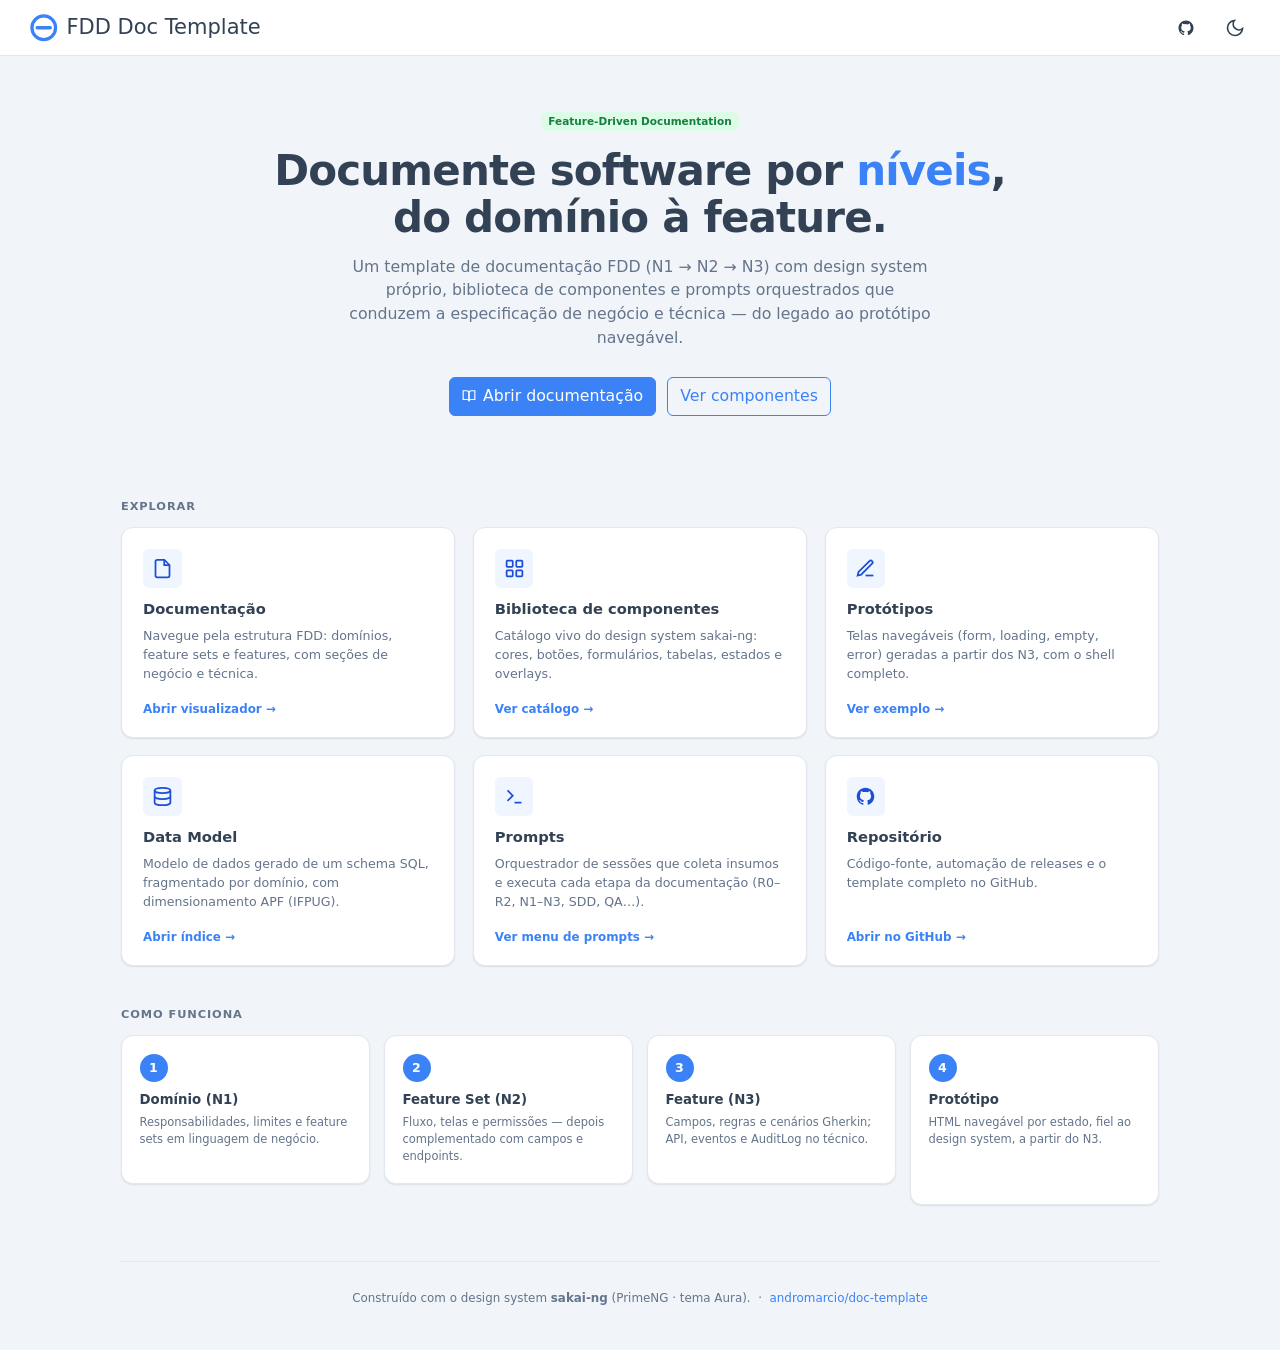
==== index.html @ fe17b73d "Initial commit" ====
<!DOCTYPE html>
<html lang="pt-BR" class="app-light">
<head>
  <meta charset="UTF-8">
  <meta name="viewport" content="width=device-width, initial-scale=1.0">
  <title>FDD Doc Template — Documentação, Design System e Prompts</title>
  <meta name="description" content="Template de documentação de software (FDD) com design system sakai-ng, biblioteca de componentes e prompts orquestrados para especificação.">
  <!-- Design system (sakai-ng / PrimeNG · tema Aura · blue + slate) -->
  <link rel="stylesheet" href="prototypes/_biblioteca/sakai.css">
  <style>
    /* ── Estilos exclusivos da landing (não fazem parte da biblioteca) ── */
    .lp-main { max-width: 1080px; margin: 0 auto; padding: 5.5rem 1.5rem 3rem; }

    /* Hero */
    .lp-hero { text-align: center; padding: 2.5rem 0 3rem; }
    .lp-hero .p-tag { margin-bottom: 1.25rem; }
    .lp-hero h1 {
      font-size: clamp(2rem, 5vw, 3rem); line-height: 1.1; margin: 0 0 1rem;
      letter-spacing: -0.02em;
    }
    .lp-hero h1 .lp-accent { color: var(--primary-color); }
    .lp-hero p.lp-lead {
      font-size: 1.125rem; color: var(--text-color-secondary);
      max-width: 42rem; margin: 0 auto 2rem;
    }
    .lp-cta { display: flex; gap: .75rem; justify-content: center; flex-wrap: wrap; }

    /* Grid de cards */
    .lp-section-title {
      font-size: .8125rem; font-weight: 700; letter-spacing: .08em;
      text-transform: uppercase; color: var(--text-muted-color);
      margin: 3rem 0 1rem;
    }
    .lp-grid { display: grid; grid-template-columns: repeat(3, 1fr); gap: 1.25rem; }
    @media (max-width: 820px) { .lp-grid { grid-template-columns: 1fr; } }

    .lp-card {
      display: flex; flex-direction: column; gap: .5rem;
      background: var(--surface-card); border: 1px solid var(--surface-border);
      border-radius: var(--border-radius-lg); padding: 1.5rem;
      box-shadow: var(--shadow-card); text-decoration: none; color: inherit;
      transition: transform var(--transition-duration), box-shadow var(--transition-duration), border-color var(--transition-duration);
    }
    .lp-card:hover { transform: translateY(-3px); box-shadow: var(--shadow-overlay); border-color: var(--p-primary-300); }
    .lp-card-icon {
      width: 2.75rem; height: 2.75rem; border-radius: var(--border-radius);
      display: inline-flex; align-items: center; justify-content: center;
      background: var(--highlight-bg); color: var(--highlight-color); margin-bottom: .25rem;
    }
    .lp-card-icon svg { width: 1.5rem; height: 1.5rem; }
    .lp-card h3 { margin: 0; font-size: 1.05rem; }
    .lp-card p { margin: 0; font-size: .9rem; color: var(--text-color-secondary); }
    .lp-card .lp-card-link {
      margin-top: auto; padding-top: .75rem; font-size: .85rem; font-weight: 600;
      color: var(--primary-color); display: inline-flex; align-items: center; gap: .25rem;
    }

    /* Pipeline / passos */
    .lp-steps { display: grid; grid-template-columns: repeat(4, 1fr); gap: 1rem; }
    @media (max-width: 820px) { .lp-steps { grid-template-columns: 1fr 1fr; } }
    .lp-step { padding: 1.25rem; }
    .lp-step .lp-step-num {
      width: 2rem; height: 2rem; border-radius: 50%; background: var(--primary-color);
      color: var(--primary-contrast-color); font-weight: 700; font-size: .9rem;
      display: inline-flex; align-items: center; justify-content: center; margin-bottom: .6rem;
    }
    .lp-step h4 { margin: 0 0 .25rem; font-size: .95rem; }
    .lp-step p { margin: 0; font-size: .82rem; color: var(--text-color-secondary); }

    /* Footer */
    .lp-footer {
      text-align: center; margin-top: 4rem; padding-top: 2rem;
      border-top: 1px solid var(--surface-border);
      color: var(--text-muted-color); font-size: .85rem;
    }
    .lp-footer a { color: var(--primary-color); text-decoration: none; }
  </style>
</head>
<body>

  <!-- ═══ TOPBAR ═══════════════════════════════════════════════════ -->
  <header class="layout-topbar">
    <div class="layout-topbar-logo-container">
      <a class="layout-topbar-logo" href="#">
        <span class="logo-mark" aria-hidden="true">
          <svg viewBox="0 0 24 24" fill="none" xmlns="http://www.w3.org/2000/svg"><circle cx="12" cy="12" r="9" stroke="currentColor" stroke-width="2.5"/><path d="M7 12h10" stroke="currentColor" stroke-width="2.5" stroke-linecap="round"/></svg>
        </span>
        <span>FDD Doc Template</span>
      </a>
    </div>
    <div class="layout-topbar-actions">
      <a class="layout-topbar-action" href="https://github.com/andromarcio/doc-template" target="_blank" rel="noopener" title="Abrir no GitHub" aria-label="Abrir no GitHub">
        <svg width="18" height="18" viewBox="0 0 24 24" fill="currentColor"><path d="M12 2C6.477 2 2 6.477 2 12c0 4.418 2.865 8.166 6.839 9.49.5.09.682-.217.682-.482 0-.237-.009-.866-.013-1.7-2.782.603-3.369-1.343-3.369-1.343-.454-1.156-1.11-1.463-1.11-1.463-.908-.62.069-.608.069-.608 1.003.07 1.531 1.03 1.531 1.03.892 1.529 2.341 1.547 2.914 1.186.09-.924.35-1.547.636-1.903-2.22-.253-4.555-1.11-4.555-4.943 0-1.091.39-1.984 1.029-2.683-.103-.253-.446-1.27.098-2.647 0 0 .84-.269 2.75 1.025A9.578 9.578 0 0112 6.836c.85.004 1.705.114 2.504.336 1.909-1.294 2.747-1.025 2.747-1.025.546 1.377.203 2.394.1 2.647.64.699 1.028 1.592 1.028 2.683 0 3.842-2.339 4.687-4.566 4.935.359.309.678.919.678 1.852 0 1.336-.012 2.415-.012 2.743 0 .267.18.578.688.48C19.138 20.161 22 16.418 22 12c0-5.523-4.477-10-10-10z"/></svg>
      </a>
      <button class="layout-topbar-action" id="darkToggle" title="Alternar tema" aria-label="Alternar tema">
        <svg width="20" height="20" viewBox="0 0 24 24" fill="none" stroke="currentColor" stroke-width="2"><path d="M21 12.8A9 9 0 1 1 11.2 3a7 7 0 0 0 9.8 9.8z"/></svg>
      </button>
    </div>
  </header>

  <main class="lp-main">

    <!-- ═══ HERO ═══════════════════════════════════════════════════ -->
    <section class="lp-hero">
      <span class="p-tag p-tag-success">Feature-Driven Documentation</span>
      <h1>Documente software por <span class="lp-accent">níveis</span>,<br>do domínio à feature.</h1>
      <p class="lp-lead">
        Um template de documentação FDD (N1 → N2 → N3) com design system próprio,
        biblioteca de componentes e prompts orquestrados que conduzem a especificação
        de negócio e técnica — do legado ao protótipo navegável.
      </p>
      <div class="lp-cta">
        <a class="p-button p-button-lg" href="viewer.html">
          <svg class="p-button-icon" viewBox="0 0 24 24" fill="none" stroke="currentColor" stroke-width="2"><path d="M2 3h6a4 4 0 0 1 4 4v14a3 3 0 0 0-3-3H2z"/><path d="M22 3h-6a4 4 0 0 0-4 4v14a3 3 0 0 1 3-3h7z"/></svg>
          Abrir documentação
        </a>
        <a class="p-button p-button-lg p-button-outlined" href="prototypes/_biblioteca/index.html">
          Ver componentes
        </a>
      </div>
    </section>

    <!-- ═══ EXPLORAR ═══════════════════════════════════════════════ -->
    <div class="lp-section-title">Explorar</div>
    <section class="lp-grid">

      <a class="lp-card" href="viewer.html">
        <span class="lp-card-icon"><svg viewBox="0 0 24 24" fill="none" stroke="currentColor" stroke-width="2"><path d="M14 2H6a2 2 0 0 0-2 2v16a2 2 0 0 0 2 2h12a2 2 0 0 0 2-2V8z"/><polyline points="14 2 14 8 20 8"/></svg></span>
        <h3>Documentação</h3>
        <p>Navegue pela estrutura FDD: domínios, feature sets e features, com seções de negócio e técnica.</p>
        <span class="lp-card-link">Abrir visualizador →</span>
      </a>

      <a class="lp-card" href="prototypes/_biblioteca/index.html">
        <span class="lp-card-icon"><svg viewBox="0 0 24 24" fill="none" stroke="currentColor" stroke-width="2"><rect x="3" y="3" width="7" height="7" rx="1"/><rect x="14" y="3" width="7" height="7" rx="1"/><rect x="3" y="14" width="7" height="7" rx="1"/><rect x="14" y="14" width="7" height="7" rx="1"/></svg></span>
        <h3>Biblioteca de componentes</h3>
        <p>Catálogo vivo do design system sakai-ng: cores, botões, formulários, tabelas, estados e overlays.</p>
        <span class="lp-card-link">Ver catálogo →</span>
      </a>

      <a class="lp-card" href="prototypes/exemplo-clientes/cadastro/pesquisar-clientes/form.html">
        <span class="lp-card-icon"><svg viewBox="0 0 24 24" fill="none" stroke="currentColor" stroke-width="2"><path d="M12 20h9"/><path d="M16.5 3.5a2.1 2.1 0 0 1 3 3L7 19l-4 1 1-4z"/></svg></span>
        <h3>Protótipos</h3>
        <p>Telas navegáveis (form, loading, empty, error) geradas a partir dos N3, com o shell completo.</p>
        <span class="lp-card-link">Ver exemplo →</span>
      </a>

      <a class="lp-card" href="generated-data-model/DATA-MODEL.md">
        <span class="lp-card-icon"><svg viewBox="0 0 24 24" fill="none" stroke="currentColor" stroke-width="2"><ellipse cx="12" cy="5" rx="9" ry="3"/><path d="M3 5v14a9 3 0 0 0 18 0V5"/><path d="M3 12a9 3 0 0 0 18 0"/></svg></span>
        <h3>Data Model</h3>
        <p>Modelo de dados gerado de um schema SQL, fragmentado por domínio, com dimensionamento APF (IFPUG).</p>
        <span class="lp-card-link">Abrir índice →</span>
      </a>

      <a class="lp-card" href="https://github.com/andromarcio/doc-template/blob/main/prompts/PROMPT_MENU.md" target="_blank" rel="noopener">
        <span class="lp-card-icon"><svg viewBox="0 0 24 24" fill="none" stroke="currentColor" stroke-width="2"><polyline points="4 17 10 11 4 5"/><line x1="12" y1="19" x2="20" y2="19"/></svg></span>
        <h3>Prompts</h3>
        <p>Orquestrador de sessões que coleta insumos e executa cada etapa da documentação (R0–R2, N1–N3, SDD, QA…).</p>
        <span class="lp-card-link">Ver menu de prompts →</span>
      </a>

      <a class="lp-card" href="https://github.com/andromarcio/doc-template" target="_blank" rel="noopener">
        <span class="lp-card-icon"><svg viewBox="0 0 24 24" fill="currentColor"><path d="M12 2C6.477 2 2 6.477 2 12c0 4.418 2.865 8.166 6.839 9.49.5.09.682-.217.682-.482 0-.237-.009-.866-.013-1.7-2.782.603-3.369-1.343-3.369-1.343-.454-1.156-1.11-1.463-1.11-1.463-.908-.62.069-.608.069-.608 1.003.07 1.531 1.03 1.531 1.03.892 1.529 2.341 1.547 2.914 1.186.09-.924.35-1.547.636-1.903-2.22-.253-4.555-1.11-4.555-4.943 0-1.091.39-1.984 1.029-2.683-.103-.253-.446-1.27.098-2.647 0 0 .84-.269 2.75 1.025A9.578 9.578 0 0112 6.836c.85.004 1.705.114 2.504.336 1.909-1.294 2.747-1.025 2.747-1.025.546 1.377.203 2.394.1 2.647.64.699 1.028 1.592 1.028 2.683 0 3.842-2.339 4.687-4.566 4.935.359.309.678.919.678 1.852 0 1.336-.012 2.415-.012 2.743 0 .267.18.578.688.48C19.138 20.161 22 16.418 22 12c0-5.523-4.477-10-10-10z"/></svg></span>
        <h3>Repositório</h3>
        <p>Código-fonte, automação de releases e o template completo no GitHub.</p>
        <span class="lp-card-link">Abrir no GitHub →</span>
      </a>

    </section>

    <!-- ═══ COMO FUNCIONA ══════════════════════════════════════════ -->
    <div class="lp-section-title">Como funciona</div>
    <section class="lp-steps">
      <div class="card lp-step">
        <span class="lp-step-num">1</span>
        <h4>Domínio (N1)</h4>
        <p>Responsabilidades, limites e feature sets em linguagem de negócio.</p>
      </div>
      <div class="card lp-step">
        <span class="lp-step-num">2</span>
        <h4>Feature Set (N2)</h4>
        <p>Fluxo, telas e permissões — depois complementado com campos e endpoints.</p>
      </div>
      <div class="card lp-step">
        <span class="lp-step-num">3</span>
        <h4>Feature (N3)</h4>
        <p>Campos, regras e cenários Gherkin; API, eventos e AuditLog no técnico.</p>
      </div>
      <div class="card lp-step">
        <span class="lp-step-num">4</span>
        <h4>Protótipo</h4>
        <p>HTML navegável por estado, fiel ao design system, a partir do N3.</p>
      </div>
    </section>

    <!-- ═══ FOOTER ═════════════════════════════════════════════════ -->
    <footer class="lp-footer">
      <p>
        Construído com o design system <strong>sakai-ng</strong> (PrimeNG · tema Aura).
        &nbsp;·&nbsp;
        <a href="https://github.com/andromarcio/doc-template">andromarcio/doc-template</a>
      </p>
    </footer>

  </main>

  <script>
    // Alternância de tema claro/escuro
    (function () {
      var root = document.documentElement;
      var btn = document.getElementById('darkToggle');
      // respeita preferência salva
      if (localStorage.getItem('lp-theme') === 'dark') {
        root.classList.add('app-dark'); root.classList.remove('app-light');
      }
      btn.addEventListener('click', function () {
        var dark = root.classList.toggle('app-dark');
        root.classList.toggle('app-light', !dark);
        localStorage.setItem('lp-theme', dark ? 'dark' : 'light');
      });
    })();
  </script>
</body>
</html>
---- prototypes/_biblioteca/sakai.css ----
/* ============================================================================
   sakai.css — Biblioteca de componentes para protótipos
   Baseada no sakai-ng (PrimeNG 21 · tema Aura · primary blue · surface slate)
   ----------------------------------------------------------------------------
   Uso: <link rel="stylesheet" href="../_biblioteca/sakai.css">
        (ajuste o caminho relativo conforme a profundidade do protótipo)
   Dark mode: adicione a classe `app-dark` no <html> ou <body>.
   Ícones: usa Unicode/SVG inline — não depende de PrimeIcons.
   ============================================================================ */

/* ── Fonte ─────────────────────────────────────────────────────────────── */
@import url('https://fonts.cdnfonts.com/css/lato');

/* ── Design Tokens (light) ─────────────────────────────────────────────── */
:root {
    /* Primary — blue */
    --p-primary-50:  #eff6ff;
    --p-primary-100: #dbeafe;
    --p-primary-200: #bfdbfe;
    --p-primary-300: #93c5fd;
    --p-primary-400: #60a5fa;
    --p-primary-500: #3b82f6;
    --p-primary-600: #2563eb;
    --p-primary-700: #1d4ed8;
    --p-primary-800: #1e40af;
    --p-primary-900: #1e3a8a;
    --p-primary-950: #172554;

    /* Surface — slate */
    --p-surface-0:   #ffffff;
    --p-surface-50:  #f8fafc;
    --p-surface-100: #f1f5f9;
    --p-surface-200: #e2e8f0;
    --p-surface-300: #cbd5e1;
    --p-surface-400: #94a3b8;
    --p-surface-500: #64748b;
    --p-surface-600: #475569;
    --p-surface-700: #334155;
    --p-surface-800: #1e293b;
    --p-surface-900: #0f172a;
    --p-surface-950: #020617;

    /* Severidades (severity) */
    --p-success: #22c55e;
    --p-info:    #3b82f6;
    --p-warn:    #f59e0b;
    --p-danger:  #ef4444;
    --p-help:    #a855f7;
    --p-contrast:#020617;

    /* Semânticos */
    --primary-color: var(--p-primary-500);
    --primary-hover-color: var(--p-primary-600);
    --primary-active-color: var(--p-primary-700);
    --primary-contrast-color: #ffffff;

    --surface-ground:  var(--p-surface-100);
    --surface-card:    var(--p-surface-0);
    --surface-overlay: var(--p-surface-0);
    --surface-border:  var(--p-surface-200);
    --surface-hover:   var(--p-surface-100);

    --text-color: var(--p-surface-700);
    --text-color-secondary: var(--p-surface-500);
    --text-muted-color: var(--p-surface-500);

    --highlight-bg: var(--p-primary-50);
    --highlight-color: var(--p-primary-700);

    /* Forma e movimento */
    --border-radius:    6px;   /* forms, botões, conteúdo (border.radius.md) */
    --border-radius-lg: 12px;  /* cards, sidebar, modais */
    --focus-ring: 0 0 0 2px var(--surface-ground), 0 0 0 4px var(--p-primary-300);
    --transition-duration: 0.2s;

    /* Sombras */
    --shadow-card: 0px 1px 2px rgba(0,0,0,0.04), 0px 1px 2px rgba(0,0,0,0.06);
    --shadow-overlay: 0px 3px 5px rgba(0,0,0,0.02), 0px 0px 2px rgba(0,0,0,0.05), 0px 1px 4px rgba(0,0,0,0.08);
    --maskbg: rgba(0,0,0,0.4);
}

/* ── Dark mode ─────────────────────────────────────────────────────────── */
.app-dark {
    --primary-color: var(--p-primary-400);
    --primary-hover-color: var(--p-primary-300);
    --primary-active-color: var(--p-primary-200);
    --primary-contrast-color: var(--p-surface-900);

    --surface-ground:  var(--p-surface-950);
    --surface-card:    var(--p-surface-900);
    --surface-overlay: var(--p-surface-800);
    --surface-border:  rgba(255,255,255,0.10);
    --surface-hover:   rgba(255,255,255,0.04);

    --text-color: var(--p-surface-0);
    --text-color-secondary: var(--p-surface-400);
    --text-muted-color: var(--p-surface-400);

    --highlight-bg: color-mix(in srgb, var(--p-primary-400), transparent 84%);
    --highlight-color: rgba(255,255,255,0.87);

    --contrast: #ffffff;
    --p-contrast: #ffffff;
}

/* ── Reset e base ──────────────────────────────────────────────────────── */
*, *::before, *::after { box-sizing: border-box; }
html { font-size: 14px; line-height: 1.2; }
body {
    margin: 0;
    font-family: 'Lato', system-ui, -apple-system, 'Segoe UI', sans-serif;
    color: var(--text-color);
    background-color: var(--surface-ground);
    -webkit-font-smoothing: antialiased;
    -moz-osx-font-smoothing: grayscale;
}
a { text-decoration: none; color: var(--primary-color); }
a:hover { text-decoration: underline; }

/* ── Tipografia ────────────────────────────────────────────────────────── */
h1,h2,h3,h4,h5,h6 {
    margin: 1.5rem 0 1rem 0;
    font-weight: 700;
    line-height: 1.5;
    color: var(--text-color);
}
h1,h2,h3,h4,h5,h6:first-child { margin-top: 0; }
h1 { font-size: 2.5rem; }
h2 { font-size: 2rem; }
h3 { font-size: 1.75rem; }
h4 { font-size: 1.5rem; }
h5 { font-size: 1.25rem; }
h6 { font-size: 1rem; }
p { margin: 0 0 1rem 0; line-height: 1.5; }
p:last-child { margin-bottom: 0; }
small { font-size: 0.875rem; }
.text-muted-color { color: var(--text-muted-color); }
.font-semibold { font-weight: 600; }
.text-xl { font-size: 1.25rem; }
.text-2xl { font-size: 1.5rem; }

/* ========================================================================
   LAYOUT (shell): sidebar flutuante + topbar fixa + conteúdo
   ======================================================================== */
.layout-wrapper { min-height: 100vh; }

/* Topbar */
.layout-topbar {
    position: fixed;
    top: 0; left: 0;
    width: 100%;
    height: 4rem;
    z-index: 997;
    padding: 0 2rem;
    display: flex;
    align-items: center;
    background-color: var(--surface-card);
    border-bottom: 1px solid var(--surface-border);
}
.layout-topbar-logo-container { width: 20rem; display: flex; align-items: center; gap: 0.5rem; }
.layout-topbar-logo {
    display: inline-flex; align-items: center; gap: 0.5rem;
    font-size: 1.5rem; font-weight: 500; color: var(--text-color);
}
.layout-topbar-logo svg, .layout-topbar-logo .logo-mark { width: 2.25rem; height: 2.25rem; color: var(--primary-color); }
.layout-menu-button { margin-right: 0.5rem; }
.layout-topbar-actions { margin-left: auto; display: flex; align-items: center; gap: 1rem; }
.layout-topbar-action {
    display: inline-flex; justify-content: center; align-items: center;
    width: 2.5rem; height: 2.5rem;
    border-radius: 50%;
    color: var(--text-color);
    background: transparent; border: none; cursor: pointer;
    transition: background-color var(--transition-duration);
}
.layout-topbar-action:hover { background-color: var(--surface-hover); }
.layout-topbar-action.layout-topbar-action-highlight {
    background-color: var(--primary-color); color: var(--primary-contrast-color);
}

/* Sidebar flutuante */
.layout-sidebar {
    position: fixed;
    top: 6rem; left: 2rem;
    width: 20rem;
    height: calc(100vh - 8rem);
    z-index: 999;
    overflow-y: auto;
    padding: 0.5rem 1.5rem;
    background-color: var(--surface-overlay);
    border-radius: var(--border-radius-lg);
    box-shadow: var(--shadow-card);
    user-select: none;
}
.layout-menu { margin: 0; padding: 0; list-style: none; }
.layout-menu .layout-menuitem-root-text {
    font-size: 0.857rem; text-transform: uppercase; font-weight: 700;
    color: var(--text-color); margin: 0.75rem 0; display: block;
}
.layout-menu ul { margin: 0; padding: 0; list-style: none; }
.layout-menu a {
    display: flex; align-items: center; gap: 0.5rem;
    padding: 0.75rem 1rem;
    color: var(--text-color);
    border-radius: var(--border-radius);
    cursor: pointer;
    transition: background-color var(--transition-duration);
}
.layout-menu a:hover { background-color: var(--surface-hover); text-decoration: none; }
.layout-menu a.active-route { font-weight: 700; color: var(--primary-color); }
.layout-menu a .menu-icon { width: 1.1rem; height: 1.1rem; flex-shrink: 0; }

/* Container de conteúdo */
.layout-main-container {
    display: flex; flex-direction: column;
    min-height: 100vh;
    padding: 6rem 2rem 0 24rem; /* 24rem = sidebar + folga */
    transition: padding-left var(--transition-duration);
}
.layout-main { flex: 1 1 auto; padding-bottom: 2rem; max-width: 100%; }
.layout-footer {
    padding: 1.5rem 0; text-align: center;
    color: var(--text-muted-color); font-size: 0.875rem;
}

/* Variante sem shell (component-only): conteúdo centralizado */
.layout-component-only { padding: 2rem; max-width: 1200px; margin: 0 auto; }

/* ── Breadcrumb ────────────────────────────────────────────────────────── */
.p-breadcrumb {
    display: flex; align-items: center; gap: 0.5rem;
    font-size: 0.875rem; color: var(--text-muted-color);
    margin-bottom: 1rem;
}
.p-breadcrumb a { color: var(--text-muted-color); }
.p-breadcrumb .p-breadcrumb-sep { color: var(--surface-border); }
.p-breadcrumb .p-breadcrumb-current { color: var(--text-color); font-weight: 500; }

/* ── Cabeçalho de página ───────────────────────────────────────────────── */
.page-header { margin-bottom: 1.5rem; }
.page-title { font-size: 1.5rem; font-weight: 700; color: var(--text-color); margin: 0; }
.page-subtitle { font-size: 0.875rem; color: var(--text-muted-color); margin-top: 0.25rem; }

/* ── Card ──────────────────────────────────────────────────────────────── */
.card {
    background: var(--surface-card);
    border: 1px solid var(--surface-border);
    border-radius: var(--border-radius-lg);
    padding: 1.5rem;
    margin-bottom: 1.5rem;
    box-shadow: var(--shadow-card);
}
.card:last-child { margin-bottom: 0; }
.card-title { font-size: 1.25rem; font-weight: 600; margin-bottom: 1rem; }

/* ========================================================================
   BOTÕES (.p-button)
   ======================================================================== */
.p-button {
    display: inline-flex; align-items: center; justify-content: center; gap: 0.5rem;
    padding: 0.5rem 1rem;
    font-family: inherit; font-size: 1rem; font-weight: 500;
    line-height: 1.2;
    color: var(--primary-contrast-color);
    background: var(--primary-color);
    border: 1px solid var(--primary-color);
    border-radius: var(--border-radius);
    cursor: pointer;
    transition: background-color var(--transition-duration), border-color var(--transition-duration), color var(--transition-duration), box-shadow var(--transition-duration);
    white-space: nowrap;
    user-select: none;
}
.p-button:hover { background: var(--primary-hover-color); border-color: var(--primary-hover-color); }
.p-button:focus-visible { outline: none; box-shadow: var(--focus-ring); }
.p-button:disabled, .p-button.p-disabled { opacity: 0.6; cursor: not-allowed; }
.p-button .p-button-icon { width: 1rem; height: 1rem; }

/* Severidades — solid */
.p-button-secondary { background: var(--p-surface-100); border-color: var(--p-surface-100); color: var(--p-surface-700); }
.p-button-secondary:hover { background: var(--p-surface-200); border-color: var(--p-surface-200); }
.p-button-success  { background: var(--p-success); border-color: var(--p-success); color:#fff; }
.p-button-success:hover { filter: brightness(0.92); }
.p-button-info     { background: var(--p-info); border-color: var(--p-info); color:#fff; }
.p-button-info:hover { filter: brightness(0.92); }
.p-button-warn     { background: var(--p-warn); border-color: var(--p-warn); color:#fff; }
.p-button-warn:hover { filter: brightness(0.92); }
.p-button-help     { background: var(--p-help); border-color: var(--p-help); color:#fff; }
.p-button-help:hover { filter: brightness(0.92); }
.p-button-danger   { background: var(--p-danger); border-color: var(--p-danger); color:#fff; }
.p-button-danger:hover { filter: brightness(0.92); }
.p-button-contrast { background: var(--p-contrast); border-color: var(--p-contrast); color: var(--surface-card); }
.p-button-contrast:hover { filter: brightness(0.85); }

/* Outlined */
.p-button-outlined { background: transparent; color: var(--primary-color); border-color: var(--primary-color); }
.p-button-outlined:hover { background: var(--p-primary-50); }
.p-button-outlined.p-button-secondary { color: var(--p-surface-600); border-color: var(--surface-border); }
.p-button-outlined.p-button-secondary:hover { background: var(--surface-hover); }
.p-button-outlined.p-button-success { color: var(--p-success); border-color: var(--p-success); }
.p-button-outlined.p-button-danger  { color: var(--p-danger);  border-color: var(--p-danger); }
.p-button-outlined.p-button-warn    { color: var(--p-warn);    border-color: var(--p-warn); }
.p-button-outlined.p-button-info    { color: var(--p-info);    border-color: var(--p-info); }
.p-button-outlined.p-button-help    { color: var(--p-help);    border-color: var(--p-help); }
.app-dark .p-button-outlined:hover { background: rgba(255,255,255,0.04); }

/* Text */
.p-button-text { background: transparent; border-color: transparent; color: var(--primary-color); }
.p-button-text:hover { background: var(--p-primary-50); border-color: transparent; }
.p-button-text.p-button-secondary { color: var(--p-surface-600); }
.p-button-text.p-button-danger { color: var(--p-danger); }
.p-button-text.p-button-plain { color: var(--text-color); }
.p-button-text:hover { text-decoration: none; }
.app-dark .p-button-text:hover { background: rgba(255,255,255,0.04); }

/* Link */
.p-button-link { background: transparent; border-color: transparent; color: var(--primary-color); }
.p-button-link:hover { background: transparent; text-decoration: underline; }

/* Tamanhos */
.p-button-sm { padding: 0.375rem 0.625rem; font-size: 0.875rem; }
.p-button-lg { padding: 0.625rem 0.875rem; font-size: 1.125rem; }

/* Formas */
.p-button-rounded { border-radius: 2rem; }
.p-button-icon-only { width: 2.5rem; height: 2.5rem; padding: 0; }
.p-button-icon-only.p-button-rounded { border-radius: 50%; }

/* Grupo de botões */
.p-buttongroup { display: inline-flex; }
.p-buttongroup .p-button { border-radius: 0; }
.p-buttongroup .p-button:first-child { border-top-left-radius: var(--border-radius); border-bottom-left-radius: var(--border-radius); }
.p-buttongroup .p-button:last-child { border-top-right-radius: var(--border-radius); border-bottom-right-radius: var(--border-radius); }
.p-buttongroup .p-button:not(:first-child) { border-left: none; }

/* ========================================================================
   FORMULÁRIOS
   ======================================================================== */
.p-field { display: flex; flex-direction: column; gap: 0.5rem; margin-bottom: 1rem; }
.p-field > label { font-weight: 500; color: var(--text-color); font-size: 0.875rem; }
.p-field .required { color: var(--p-danger); margin-left: 2px; }
.p-field .optional { color: var(--text-muted-color); font-weight: 400; font-size: 0.8125rem; margin-left: 4px; }

.p-inputtext, .p-textarea, .p-select, .p-multiselect, .p-datepicker-input {
    width: 100%;
    font-family: inherit; font-size: 1rem;
    color: var(--text-color);
    background: var(--surface-card);
    padding: 0.5rem 0.75rem;
    border: 1px solid var(--surface-border);
    border-radius: var(--border-radius);
    transition: border-color var(--transition-duration), box-shadow var(--transition-duration);
    outline: none;
    appearance: none;
}
.p-textarea { min-height: 6rem; resize: vertical; line-height: 1.5; }
.p-inputtext::placeholder, .p-textarea::placeholder { color: var(--text-muted-color); }
.p-inputtext:enabled:hover, .p-textarea:hover, .p-select:hover { border-color: var(--p-surface-300); }
.p-inputtext:enabled:focus, .p-textarea:focus, .p-select.p-focus {
    border-color: var(--primary-color);
    box-shadow: 0 0 0 1px var(--primary-color);
}
.p-inputtext:disabled, .p-disabled { opacity: 0.6; cursor: not-allowed; background: var(--surface-ground); }
.p-inputtext.p-invalid, .p-textarea.p-invalid, .p-select.p-invalid { border-color: var(--p-danger); }
.p-inputtext-sm { padding: 0.375rem 0.625rem; font-size: 0.875rem; }

/* Select (dropdown) */
.p-select {
    display: flex; align-items: center; justify-content: space-between;
    cursor: pointer; padding-right: 0.75rem;
    background-image: url("data:image/svg+xml,%3Csvg xmlns='http://www.w3.org/2000/svg' viewBox='0 0 16 16' fill='%2364748b'%3E%3Cpath d='M8 11L3 6h10z'/%3E%3C/svg%3E");
    background-repeat: no-repeat; background-position: right 0.75rem center; background-size: 1rem;
}
.p-select.placeholder { color: var(--text-muted-color); }
select.p-select { padding-right: 2rem; }

/* Input com ícone */
.p-iconfield { position: relative; display: flex; align-items: center; width: 100%; }
.p-iconfield .p-inputicon {
    position: absolute; left: 0.75rem;
    width: 1rem; height: 1rem; color: var(--text-muted-color); pointer-events: none;
}
.p-iconfield .p-inputtext { padding-left: 2.25rem; }

/* Texto de ajuda e erro */
.p-field small.p-help { color: var(--text-muted-color); font-size: 0.8125rem; }
.p-error {
    display: inline-flex; align-items: center; gap: 0.25rem;
    color: var(--p-danger); font-size: 0.8125rem;
}
.p-error svg { width: 0.875rem; height: 0.875rem; }

/* Checkbox e radio */
.p-checkbox, .p-radiobutton { display: inline-flex; width: 1.25rem; height: 1.25rem; position: relative; vertical-align: middle; }
.p-checkbox-box, .p-radiobutton-box {
    width: 1.25rem; height: 1.25rem;
    border: 1px solid var(--surface-border);
    background: var(--surface-card);
    display: inline-flex; align-items: center; justify-content: center;
    transition: border-color var(--transition-duration), background var(--transition-duration);
}
.p-checkbox-box { border-radius: var(--border-radius); }
.p-radiobutton-box { border-radius: 50%; }
.p-checkbox.p-checked .p-checkbox-box, .p-radiobutton.p-checked .p-radiobutton-box {
    background: var(--primary-color); border-color: var(--primary-color);
}
.p-checkbox.p-checked .p-checkbox-box::after {
    content: ''; width: 0.35rem; height: 0.65rem;
    border: solid var(--primary-contrast-color); border-width: 0 2px 2px 0;
    transform: rotate(45deg) translate(-1px,-1px);
}
.p-radiobutton.p-checked .p-radiobutton-box::after {
    content: ''; width: 0.5rem; height: 0.5rem; border-radius: 50%; background: var(--primary-contrast-color);
}
.p-checkbox-label, .p-radiobutton-label { margin-left: 0.5rem; vertical-align: middle; }

/* Switch (toggle) */
.p-toggleswitch { display: inline-block; width: 2.5rem; height: 1.5rem; position: relative; vertical-align: middle; }
.p-toggleswitch-slider {
    position: absolute; inset: 0; cursor: pointer;
    background: var(--p-surface-300); border-radius: 1rem;
    transition: background var(--transition-duration);
}
.p-toggleswitch-slider::before {
    content: ''; position: absolute; top: 0.2rem; left: 0.2rem;
    width: 1.1rem; height: 1.1rem; border-radius: 50%; background: #fff;
    transition: transform var(--transition-duration);
}
.p-toggleswitch.p-checked .p-toggleswitch-slider { background: var(--primary-color); }
.p-toggleswitch.p-checked .p-toggleswitch-slider::before { transform: translateX(1rem); }

/* Fluid: campos ocupam largura total dentro de grids (botões mantêm largura natural) */
.p-fluid .p-inputtext, .p-fluid .p-select, .p-fluid .p-textarea { width: 100%; }

/* ========================================================================
   TABELA (.p-datatable)
   ======================================================================== */
.p-datatable { width: 100%; border-collapse: collapse; font-size: 0.875rem; }
.p-datatable thead th {
    text-align: left; font-weight: 600;
    color: var(--text-color);
    background: var(--surface-card);
    padding: 0.75rem 1rem;
    border-bottom: 1px solid var(--surface-border);
    white-space: nowrap;
}
.p-datatable tbody td {
    padding: 0.75rem 1rem;
    border-bottom: 1px solid var(--surface-border);
    color: var(--text-color);
}
.p-datatable tbody tr { transition: background var(--transition-duration); }
.p-datatable tbody tr:hover { background: var(--surface-hover); cursor: pointer; }
.p-datatable tbody tr.p-selected { background: var(--highlight-bg); }
.p-datatable .p-column-actions { text-align: right; white-space: nowrap; }
.p-datatable-sm thead th, .p-datatable-sm tbody td { padding: 0.5rem 0.75rem; }

/* Paginação */
.p-paginator {
    display: flex; align-items: center; justify-content: flex-end; gap: 0.25rem;
    padding: 0.75rem 0; font-size: 0.875rem;
}
.p-paginator-page, .p-paginator-nav {
    min-width: 2.25rem; height: 2.25rem;
    display: inline-flex; align-items: center; justify-content: center;
    border-radius: var(--border-radius); border: none; background: transparent;
    color: var(--text-color); cursor: pointer;
}
.p-paginator-page:hover, .p-paginator-nav:hover { background: var(--surface-hover); }
.p-paginator-page.p-selected { background: var(--highlight-bg); color: var(--highlight-color); font-weight: 600; }

/* ========================================================================
   TAGS, BADGES, CHIPS, AVATAR
   ======================================================================== */
.p-tag {
    display: inline-flex; align-items: center; gap: 0.25rem;
    padding: 0.15rem 0.5rem;
    font-size: 0.75rem; font-weight: 700; line-height: 1.4;
    border-radius: var(--border-radius);
    background: var(--p-primary-100); color: var(--p-primary-700);
}
.p-tag-success { background: #dcfce7; color: #15803d; }
.p-tag-info    { background: #dbeafe; color: #1d4ed8; }
.p-tag-warn    { background: #fef3c7; color: #b45309; }
.p-tag-danger  { background: #fee2e2; color: #b91c1c; }
.p-tag-secondary { background: var(--p-surface-200); color: var(--p-surface-700); }
.app-dark .p-tag-success { background: rgba(34,197,94,0.16); color: #4ade80; }
.app-dark .p-tag-info    { background: rgba(59,130,246,0.16); color: #60a5fa; }
.app-dark .p-tag-warn    { background: rgba(245,158,11,0.16); color: #fbbf24; }
.app-dark .p-tag-danger  { background: rgba(239,68,68,0.16); color: #f87171; }

.p-badge {
    display: inline-flex; align-items: center; justify-content: center;
    min-width: 1.5rem; height: 1.5rem; padding: 0 0.5rem;
    font-size: 0.75rem; font-weight: 700; border-radius: 1rem;
    background: var(--primary-color); color: var(--primary-contrast-color);
}
.p-badge-dot { min-width: 0.5rem; width: 0.5rem; height: 0.5rem; padding: 0; }

.p-chip {
    display: inline-flex; align-items: center; gap: 0.5rem;
    padding: 0.25rem 0.75rem; border-radius: 1rem;
    background: var(--p-surface-100); color: var(--text-color); font-size: 0.875rem;
}

.p-avatar {
    display: inline-flex; align-items: center; justify-content: center;
    width: 2.5rem; height: 2.5rem; border-radius: 50%;
    background: var(--p-surface-200); color: var(--p-surface-700);
    font-weight: 600; font-size: 0.875rem;
}
.p-avatar-primary { background: var(--primary-color); color: var(--primary-contrast-color); }

/* ========================================================================
   MENSAGENS (.p-message) — inline alerts
   ======================================================================== */
.p-message {
    display: flex; align-items: flex-start; gap: 0.625rem;
    padding: 0.75rem 1rem;
    border-radius: var(--border-radius);
    border: 1px solid transparent;
    font-size: 0.875rem; margin-bottom: 1rem;
}
.p-message .p-message-icon { width: 1.1rem; height: 1.1rem; flex-shrink: 0; margin-top: 0.05rem; }
.p-message-info    { background: #eff6ff; border-color: #bfdbfe; color: #1e40af; }
.p-message-success { background: #f0fdf4; border-color: #bbf7d0; color: #166534; }
.p-message-warn    { background: #fffbeb; border-color: #fde68a; color: #92400e; }
.p-message-error   { background: #fef2f2; border-color: #fecaca; color: #991b1b; }
.app-dark .p-message-info    { background: rgba(59,130,246,0.12); border-color: rgba(59,130,246,0.3); color: #93c5fd; }
.app-dark .p-message-success { background: rgba(34,197,94,0.12); border-color: rgba(34,197,94,0.3); color: #86efac; }
.app-dark .p-message-warn    { background: rgba(245,158,11,0.12); border-color: rgba(245,158,11,0.3); color: #fcd34d; }
.app-dark .p-message-error   { background: rgba(239,68,68,0.12); border-color: rgba(239,68,68,0.3); color: #fca5a5; }

/* ========================================================================
   TOAST (.p-toast) — notificações
   ======================================================================== */
.p-toast { position: fixed; top: 100px; right: 1.5rem; z-index: 1100; display: flex; flex-direction: column; gap: 0.75rem; width: 22rem; max-width: calc(100vw - 3rem); }
.p-toast-message {
    display: flex; align-items: flex-start; gap: 0.75rem;
    padding: 1rem;
    border-radius: var(--border-radius);
    border-left: 4px solid var(--primary-color);
    background: var(--surface-overlay);
    box-shadow: var(--shadow-overlay);
}
.p-toast-message .p-toast-icon { width: 1.25rem; height: 1.25rem; flex-shrink: 0; }
.p-toast-summary { font-weight: 700; margin-bottom: 0.15rem; }
.p-toast-detail { font-size: 0.875rem; color: var(--text-color-secondary); }
.p-toast-success { border-left-color: var(--p-success); }
.p-toast-info    { border-left-color: var(--p-info); }
.p-toast-warn    { border-left-color: var(--p-warn); }
.p-toast-error   { border-left-color: var(--p-danger); }
.p-toast-success .p-toast-icon { color: var(--p-success); }
.p-toast-info .p-toast-icon    { color: var(--p-info); }
.p-toast-warn .p-toast-icon    { color: var(--p-warn); }
.p-toast-error .p-toast-icon   { color: var(--p-danger); }

/* ========================================================================
   MODAL / DIALOG (.p-dialog)
   ======================================================================== */
.p-dialog-mask {
    position: fixed; inset: 0; z-index: 1050;
    background: var(--maskbg);
    display: flex; align-items: center; justify-content: center;
    padding: 1rem;
}
.p-dialog {
    background: var(--surface-overlay);
    border-radius: var(--border-radius-lg);
    box-shadow: var(--shadow-overlay);
    width: 100%; max-width: 32rem;
    max-height: 90vh; overflow: auto;
}
.p-dialog-header {
    display: flex; align-items: center; justify-content: space-between;
    padding: 1.25rem 1.5rem 0.75rem;
}
.p-dialog-title { font-size: 1.25rem; font-weight: 700; }
.p-dialog-header-close {
    border: none; background: transparent; cursor: pointer;
    width: 2rem; height: 2rem; border-radius: 50%; color: var(--text-muted-color);
    display: inline-flex; align-items: center; justify-content: center;
}
.p-dialog-header-close:hover { background: var(--surface-hover); }
.p-dialog-content { padding: 0.5rem 1.5rem 1rem; color: var(--text-color-secondary); line-height: 1.5; }
.p-dialog-footer {
    display: flex; justify-content: flex-end; gap: 0.5rem;
    padding: 0.75rem 1.5rem 1.5rem;
}

/* ========================================================================
   ESTADOS DE TELA: skeleton, empty, error
   ======================================================================== */
/* Skeleton (loading) */
.p-skeleton {
    display: block;
    background: var(--surface-border);
    border-radius: var(--border-radius);
    height: 1rem;
    overflow: hidden; position: relative;
}
.p-skeleton::after {
    content: ''; position: absolute; inset: 0;
    transform: translateX(-100%);
    background: linear-gradient(90deg, transparent, rgba(255,255,255,0.4), transparent);
    animation: p-skeleton-shimmer 1.2s infinite;
}
.app-dark .p-skeleton::after { background: linear-gradient(90deg, transparent, rgba(255,255,255,0.06), transparent); }
@keyframes p-skeleton-shimmer { 100% { transform: translateX(100%); } }
.p-skeleton-circle { border-radius: 50%; }

/* Empty state */
.p-empty-state {
    display: flex; flex-direction: column; align-items: center; text-align: center;
    padding: 3rem 1.5rem; gap: 0.75rem;
}
.p-empty-state .p-empty-icon {
    width: 4rem; height: 4rem; color: var(--text-muted-color);
    margin-bottom: 0.5rem;
}
.p-empty-state .p-empty-title { font-size: 1.125rem; font-weight: 600; color: var(--text-color); }
.p-empty-state .p-empty-desc { color: var(--text-muted-color); max-width: 26rem; }

/* Error state */
.p-error-state {
    display: flex; flex-direction: column; align-items: center; text-align: center;
    padding: 3rem 1.5rem; gap: 0.75rem;
}
.p-error-state .p-error-icon { width: 4rem; height: 4rem; color: var(--p-danger); margin-bottom: 0.5rem; }
.p-error-state .p-error-title { font-size: 1.125rem; font-weight: 600; color: var(--text-color); }
.p-error-state .p-error-desc { color: var(--text-muted-color); max-width: 26rem; }

/* ========================================================================
   UTILITÁRIOS (subset Tailwind, conforme uso no sakai-ng)
   ======================================================================== */
.flex { display: flex; }
.inline-flex { display: inline-flex; }
.grid { display: grid; }
.hidden { display: none; }
.flex-col { flex-direction: column; }
.flex-wrap { flex-wrap: wrap; }
.items-center { align-items: center; }
.items-start { align-items: flex-start; }
.justify-between { justify-content: space-between; }
.justify-end { justify-content: flex-end; }
.justify-center { justify-content: center; }
.gap-1 { gap: 0.25rem; } .gap-2 { gap: 0.5rem; } .gap-3 { gap: 0.75rem; }
.gap-4 { gap: 1rem; } .gap-6 { gap: 1.5rem; } .gap-8 { gap: 2rem; }
.w-full { width: 100%; }
.grow { flex-grow: 1; }
.mt-2 { margin-top: 0.5rem; } .mt-4 { margin-top: 1rem; } .mt-6 { margin-top: 1.5rem; } .mt-8 { margin-top: 2rem; }
.mb-2 { margin-bottom: 0.5rem; } .mb-4 { margin-bottom: 1rem; }
.grid-cols-2 { grid-template-columns: repeat(2, minmax(0,1fr)); }
.grid-cols-3 { grid-template-columns: repeat(3, minmax(0,1fr)); }
.grid-cols-4 { grid-template-columns: repeat(4, minmax(0,1fr)); }

/* ── Responsivo ────────────────────────────────────────────────────────── */
@media (max-width: 991px) {
    .layout-sidebar { transform: translateX(-110%); }
    .layout-sidebar.active { transform: translateX(0); }
    .layout-main-container { padding-left: 2rem; }
    .layout-topbar-logo-container { width: auto; }
    .grid-cols-2, .grid-cols-3, .grid-cols-4 { grid-template-columns: 1fr; }
    .p-toast { left: 1rem; right: 1rem; width: auto; }
}

/* ── Navegação de fluxo (protótipos flow) — alterna telas com show/hide ──── */
.screen { display: none; }
.screen.active { display: block; }

/* ── Badge de protótipo (canto da tela) ────────────────────────────────── */
.prototype-badge {
    position: fixed; top: 0; right: 0; z-index: 2000;
    background: var(--p-surface-800); color: #fff;
    font-size: 0.75rem; font-weight: 600;
    padding: 0.35rem 0.75rem; border-bottom-left-radius: var(--border-radius);
}
.prototype-notes {
    margin: 2rem; padding: 1rem 1.25rem;
    background: #fffbeb; border: 1px solid #fde68a; border-radius: var(--border-radius);
    font-size: 0.875rem; color: #92400e;
}
.prototype-notes ul { margin: 0.5rem 0 0 1.25rem; }
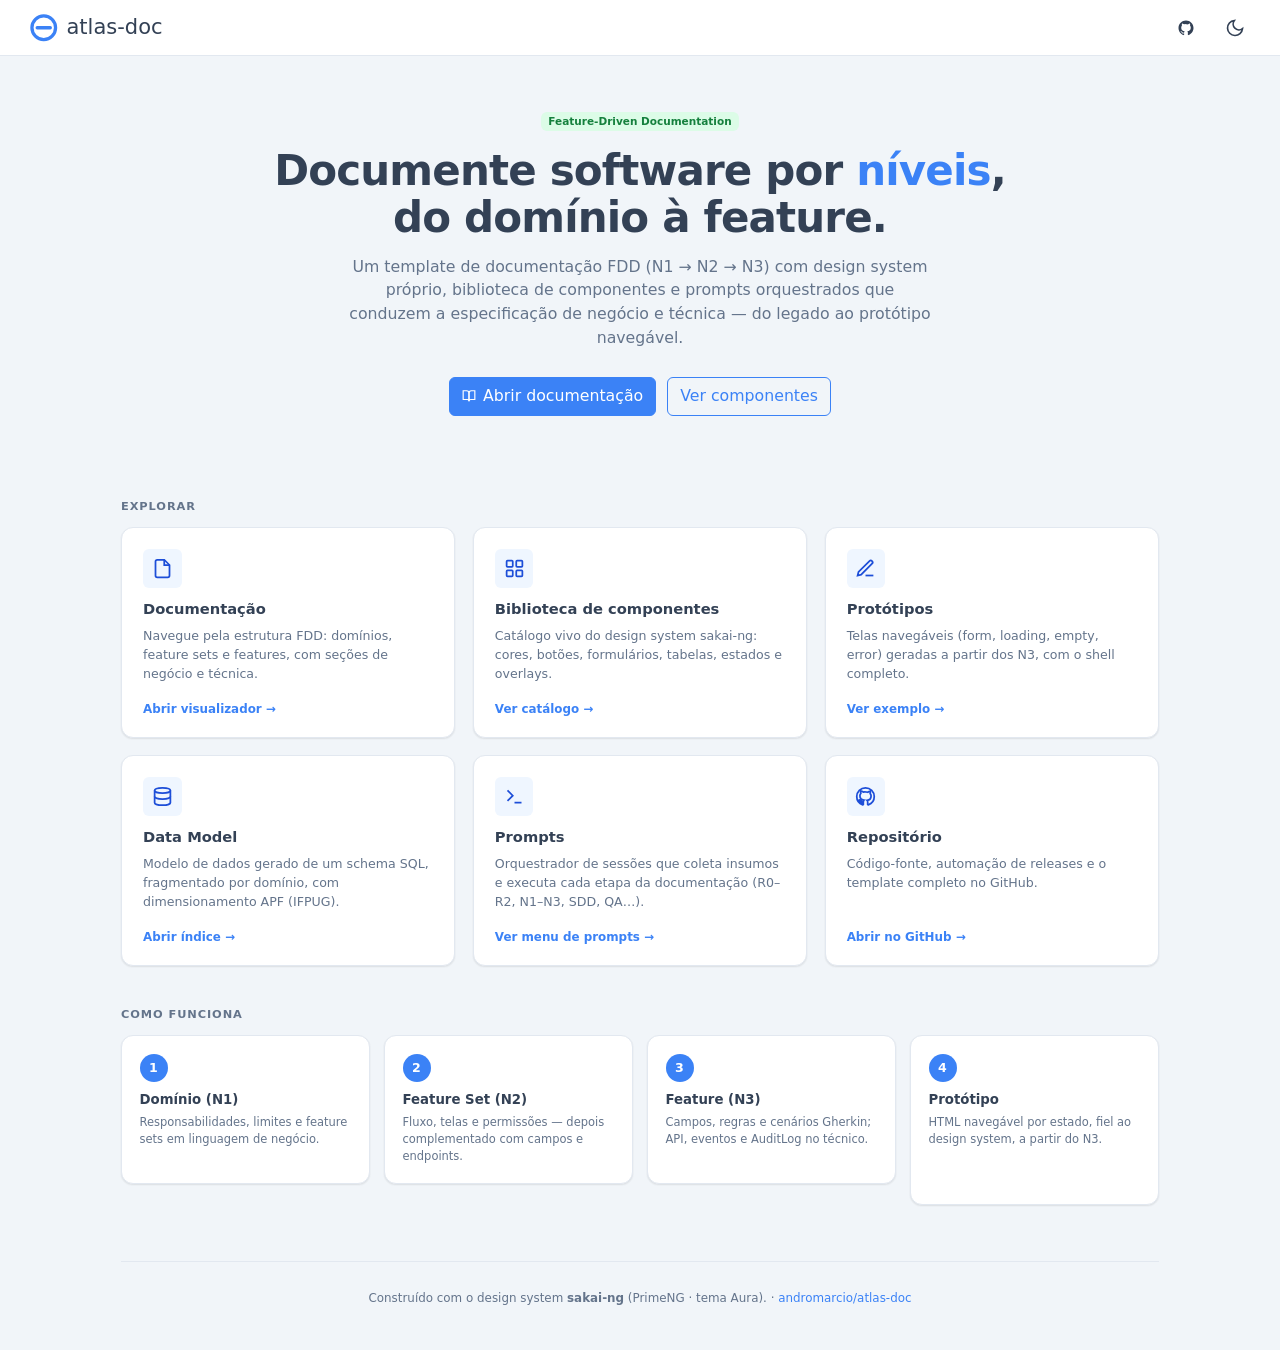
==== commit 2bb3f7f7: "feat: tornar landing e viewer dinamicos via repo.config.js - Adiciona repo.config.js como fonte unic" ====
--- a/index.html
+++ b/index.html
@@ -3,10 +3,12 @@
 <head>
   <meta charset="UTF-8">
   <meta name="viewport" content="width=device-width, initial-scale=1.0">
-  <title>FDD Doc Template — Documentação, Design System e Prompts</title>
+  <title>Doc Template — Documentação, Design System e Prompts</title>
   <meta name="description" content="Template de documentação de software (FDD) com design system sakai-ng, biblioteca de componentes e prompts orquestrados para especificação.">
   <!-- Design system (sakai-ng / PrimeNG · tema Aura · blue + slate) -->
   <link rel="stylesheet" href="prototypes/_biblioteca/sakai.css">
+  <!-- Configuração do repositório (deve ser carregado antes do script inline) -->
+  <script src="repo.config.js"></script>
   <style>
     /* ── Estilos exclusivos da landing (não fazem parte da biblioteca) ── */
     .lp-main { max-width: 1080px; margin: 0 auto; padding: 5.5rem 1.5rem 3rem; }
@@ -18,7 +20,7 @@
       font-size: clamp(2rem, 5vw, 3rem); line-height: 1.1; margin: 0 0 1rem;
       letter-spacing: -0.02em;
     }
-    .lp-hero h1 .lp-accent { color: var(--primary-color); }
+    .lp-hero h1 mark { background: none; color: var(--primary-color); }
     .lp-hero p.lp-lead {
       font-size: 1.125rem; color: var(--text-color-secondary);
       max-width: 42rem; margin: 0 auto 2rem;
@@ -81,15 +83,15 @@
   <!-- ═══ TOPBAR ═══════════════════════════════════════════════════ -->
   <header class="layout-topbar">
     <div class="layout-topbar-logo-container">
-      <a class="layout-topbar-logo" href="#">
+      <a class="layout-topbar-logo" href="#" id="lp-logo">
         <span class="logo-mark" aria-hidden="true">
           <svg viewBox="0 0 24 24" fill="none" xmlns="http://www.w3.org/2000/svg"><circle cx="12" cy="12" r="9" stroke="currentColor" stroke-width="2.5"/><path d="M7 12h10" stroke="currentColor" stroke-width="2.5" stroke-linecap="round"/></svg>
         </span>
-        <span>FDD Doc Template</span>
+        <span id="lp-logo-text">Doc Template</span>
       </a>
     </div>
     <div class="layout-topbar-actions">
-      <a class="layout-topbar-action" href="https://github.com/andromarcio/doc-template" target="_blank" rel="noopener" title="Abrir no GitHub" aria-label="Abrir no GitHub">
+      <a class="layout-topbar-action" id="lp-github-link" href="#" target="_blank" rel="noopener" title="Abrir no GitHub" aria-label="Abrir no GitHub">
         <svg width="18" height="18" viewBox="0 0 24 24" fill="currentColor"><path d="M12 2C6.477 2 2 6.477 2 12c0 4.418 2.865 8.166 6.839 9.49.5.09.682-.217.682-.482 0-.237-.009-.866-.013-1.7-2.782.603-3.369-1.343-3.369-1.343-.454-1.156-1.11-1.463-1.11-1.463-.908-.62.069-.608.069-.608 1.003.07 1.531 1.03 1.531 1.03.892 1.529 2.341 1.547 2.914 1.186.09-.924.35-1.547.636-1.903-2.22-.253-4.555-1.11-4.555-4.943 0-1.091.39-1.984 1.029-2.683-.103-.253-.446-1.27.098-2.647 0 0 .84-.269 2.75 1.025A9.578 9.578 0 0112 6.836c.85.004 1.705.114 2.504.336 1.909-1.294 2.747-1.025 2.747-1.025.546 1.377.203 2.394.1 2.647.64.699 1.028 1.592 1.028 2.683 0 3.842-2.339 4.687-4.566 4.935.359.309.678.919.678 1.852 0 1.336-.012 2.415-.012 2.743 0 .267.18.578.688.48C19.138 20.161 22 16.418 22 12c0-5.523-4.477-10-10-10z"/></svg>
       </a>
       <button class="layout-topbar-action" id="darkToggle" title="Alternar tema" aria-label="Alternar tema">
@@ -101,14 +103,10 @@
   <main class="lp-main">
 
     <!-- ═══ HERO ═══════════════════════════════════════════════════ -->
-    <section class="lp-hero">
-      <span class="p-tag p-tag-success">Feature-Driven Documentation</span>
-      <h1>Documente software por <span class="lp-accent">níveis</span>,<br>do domínio à feature.</h1>
-      <p class="lp-lead">
-        Um template de documentação FDD (N1 → N2 → N3) com design system próprio,
-        biblioteca de componentes e prompts orquestrados que conduzem a especificação
-        de negócio e técnica — do legado ao protótipo navegável.
-      </p>
+    <section class="lp-hero" id="lp-hero">
+      <span class="p-tag p-tag-success" id="lp-badge">Feature-Driven Documentation</span>
+      <h1 id="lp-title">Carregando…</h1>
+      <p class="lp-lead" id="lp-lead"></p>
       <div class="lp-cta">
         <a class="p-button p-button-lg" href="viewer.html">
           <svg class="p-button-icon" viewBox="0 0 24 24" fill="none" stroke="currentColor" stroke-width="2"><path d="M2 3h6a4 4 0 0 1 4 4v14a3 3 0 0 0-3-3H2z"/><path d="M22 3h-6a4 4 0 0 0-4 4v14a3 3 0 0 1 3-3h7z"/></svg>
@@ -122,94 +120,93 @@
 
     <!-- ═══ EXPLORAR ═══════════════════════════════════════════════ -->
     <div class="lp-section-title">Explorar</div>
-    <section class="lp-grid">
-
-      <a class="lp-card" href="viewer.html">
-        <span class="lp-card-icon"><svg viewBox="0 0 24 24" fill="none" stroke="currentColor" stroke-width="2"><path d="M14 2H6a2 2 0 0 0-2 2v16a2 2 0 0 0 2 2h12a2 2 0 0 0 2-2V8z"/><polyline points="14 2 14 8 20 8"/></svg></span>
-        <h3>Documentação</h3>
-        <p>Navegue pela estrutura FDD: domínios, feature sets e features, com seções de negócio e técnica.</p>
-        <span class="lp-card-link">Abrir visualizador →</span>
-      </a>
-
-      <a class="lp-card" href="prototypes/_biblioteca/index.html">
-        <span class="lp-card-icon"><svg viewBox="0 0 24 24" fill="none" stroke="currentColor" stroke-width="2"><rect x="3" y="3" width="7" height="7" rx="1"/><rect x="14" y="3" width="7" height="7" rx="1"/><rect x="3" y="14" width="7" height="7" rx="1"/><rect x="14" y="14" width="7" height="7" rx="1"/></svg></span>
-        <h3>Biblioteca de componentes</h3>
-        <p>Catálogo vivo do design system sakai-ng: cores, botões, formulários, tabelas, estados e overlays.</p>
-        <span class="lp-card-link">Ver catálogo →</span>
-      </a>
-
-      <a class="lp-card" href="prototypes/exemplo-clientes/cadastro/pesquisar-clientes/form.html">
-        <span class="lp-card-icon"><svg viewBox="0 0 24 24" fill="none" stroke="currentColor" stroke-width="2"><path d="M12 20h9"/><path d="M16.5 3.5a2.1 2.1 0 0 1 3 3L7 19l-4 1 1-4z"/></svg></span>
-        <h3>Protótipos</h3>
-        <p>Telas navegáveis (form, loading, empty, error) geradas a partir dos N3, com o shell completo.</p>
-        <span class="lp-card-link">Ver exemplo →</span>
-      </a>
-
-      <a class="lp-card" href="generated-data-model/DATA-MODEL.md">
-        <span class="lp-card-icon"><svg viewBox="0 0 24 24" fill="none" stroke="currentColor" stroke-width="2"><ellipse cx="12" cy="5" rx="9" ry="3"/><path d="M3 5v14a9 3 0 0 0 18 0V5"/><path d="M3 12a9 3 0 0 0 18 0"/></svg></span>
-        <h3>Data Model</h3>
-        <p>Modelo de dados gerado de um schema SQL, fragmentado por domínio, com dimensionamento APF (IFPUG).</p>
-        <span class="lp-card-link">Abrir índice →</span>
-      </a>
-
-      <a class="lp-card" href="https://github.com/andromarcio/doc-template/blob/main/prompts/PROMPT_MENU.md" target="_blank" rel="noopener">
-        <span class="lp-card-icon"><svg viewBox="0 0 24 24" fill="none" stroke="currentColor" stroke-width="2"><polyline points="4 17 10 11 4 5"/><line x1="12" y1="19" x2="20" y2="19"/></svg></span>
-        <h3>Prompts</h3>
-        <p>Orquestrador de sessões que coleta insumos e executa cada etapa da documentação (R0–R2, N1–N3, SDD, QA…).</p>
-        <span class="lp-card-link">Ver menu de prompts →</span>
-      </a>
-
-      <a class="lp-card" href="https://github.com/andromarcio/doc-template" target="_blank" rel="noopener">
-        <span class="lp-card-icon"><svg viewBox="0 0 24 24" fill="currentColor"><path d="M12 2C6.477 2 2 6.477 2 12c0 4.418 2.865 8.166 6.839 9.49.5.09.682-.217.682-.482 0-.237-.009-.866-.013-1.7-2.782.603-3.369-1.343-3.369-1.343-.454-1.156-1.11-1.463-1.11-1.463-.908-.62.069-.608.069-.608 1.003.07 1.531 1.03 1.531 1.03.892 1.529 2.341 1.547 2.914 1.186.09-.924.35-1.547.636-1.903-2.22-.253-4.555-1.11-4.555-4.943 0-1.091.39-1.984 1.029-2.683-.103-.253-.446-1.27.098-2.647 0 0 .84-.269 2.75 1.025A9.578 9.578 0 0112 6.836c.85.004 1.705.114 2.504.336 1.909-1.294 2.747-1.025 2.747-1.025.546 1.377.203 2.394.1 2.647.64.699 1.028 1.592 1.028 2.683 0 3.842-2.339 4.687-4.566 4.935.359.309.678.919.678 1.852 0 1.336-.012 2.415-.012 2.743 0 .267.18.578.688.48C19.138 20.161 22 16.418 22 12c0-5.523-4.477-10-10-10z"/></svg></span>
-        <h3>Repositório</h3>
-        <p>Código-fonte, automação de releases e o template completo no GitHub.</p>
-        <span class="lp-card-link">Abrir no GitHub →</span>
-      </a>
-
-    </section>
+    <section class="lp-grid" id="lp-cards"></section>
 
     <!-- ═══ COMO FUNCIONA ══════════════════════════════════════════ -->
     <div class="lp-section-title">Como funciona</div>
-    <section class="lp-steps">
-      <div class="card lp-step">
-        <span class="lp-step-num">1</span>
-        <h4>Domínio (N1)</h4>
-        <p>Responsabilidades, limites e feature sets em linguagem de negócio.</p>
-      </div>
-      <div class="card lp-step">
-        <span class="lp-step-num">2</span>
-        <h4>Feature Set (N2)</h4>
-        <p>Fluxo, telas e permissões — depois complementado com campos e endpoints.</p>
-      </div>
-      <div class="card lp-step">
-        <span class="lp-step-num">3</span>
-        <h4>Feature (N3)</h4>
-        <p>Campos, regras e cenários Gherkin; API, eventos e AuditLog no técnico.</p>
-      </div>
-      <div class="card lp-step">
-        <span class="lp-step-num">4</span>
-        <h4>Protótipo</h4>
-        <p>HTML navegável por estado, fiel ao design system, a partir do N3.</p>
-      </div>
-    </section>
+    <section class="lp-steps" id="lp-steps"></section>
 
     <!-- ═══ FOOTER ═════════════════════════════════════════════════ -->
-    <footer class="lp-footer">
-      <p>
-        Construído com o design system <strong>sakai-ng</strong> (PrimeNG · tema Aura).
-        &nbsp;·&nbsp;
-        <a href="https://github.com/andromarcio/doc-template">andromarcio/doc-template</a>
-      </p>
-    </footer>
+    <footer class="lp-footer" id="lp-footer"></footer>
 
   </main>
 
   <script>
-    // Alternância de tema claro/escuro
+    /* ── Lê configuração ── */
+    var cfg    = (window.REPO_CONFIG || {});
+    var lp     = cfg.landing || {};
+    var owner  = cfg.owner  || 'andromarcio';
+    var repo   = cfg.name   || 'atlas-doc';
+    var branch = cfg.branch || 'main';
+    var github = 'https://github.com/' + owner + '/' + repo;
+
+    /* ── Helpers ── */
+    function resolveHref(href) {
+      if (!href) return '#';
+      return href
+        .replace(/\{github\}/g, github)
+        .replace(/\{branch\}/g, branch)
+        .replace(/\{owner\}/g,  owner)
+        .replace(/\{repo\}/g,   repo);
+    }
+
+    /* ── Popula topbar ── */
+    document.getElementById('lp-github-link').href = github;
+    document.getElementById('lp-logo-text').textContent = repo;
+
+    /* ── Popula hero ── */
+    if (lp.badge) document.getElementById('lp-badge').textContent = lp.badge;
+    if (lp.title) document.getElementById('lp-title').innerHTML   = lp.title;
+    if (lp.lead)  document.getElementById('lp-lead').textContent  = lp.lead;
+
+    /* Tenta carregar nome do sistema a partir do MASTER.md */
+    var masterUrl = 'https://raw.githubusercontent.com/' + owner + '/' + repo + '/' + branch + '/global/MASTER.md';
+    fetch(masterUrl).then(function(r){ return r.ok ? r.text() : null; }).then(function(text){
+      if (!text) return;
+      var m = text.match(/\*\*Nome\*\*:\s*(.+)/);
+      if (m && m[1].trim() && m[1].trim() !== '[Nome do sistema]') {
+        var name = m[1].trim();
+        document.getElementById('lp-logo-text').textContent = name;
+        document.title = name + ' — Docs';
+        if (!lp.badge) document.getElementById('lp-badge').textContent = name;
+      }
+    }).catch(function(){});
+
+    /* ── Popula cards ── */
+    var cards = lp.cards || [];
+    var cardsEl = document.getElementById('lp-cards');
+    cardsEl.innerHTML = cards.map(function(c) {
+      var href = resolveHref(c.href);
+      var extra = c.external ? ' target="_blank" rel="noopener"' : '';
+      return '<a class="lp-card" href="' + href + '"' + extra + '>'
+        + '<span class="lp-card-icon"><svg viewBox="0 0 24 24" fill="none" stroke="currentColor" stroke-width="2">' + c.icon + '</svg></span>'
+        + '<h3>' + c.title + '</h3>'
+        + '<p>' + c.desc + '</p>'
+        + '<span class="lp-card-link">' + c.label + '</span>'
+        + '</a>';
+    }).join('');
+
+    /* ── Popula steps ── */
+    var steps = lp.steps || [];
+    var stepsEl = document.getElementById('lp-steps');
+    stepsEl.innerHTML = steps.map(function(s) {
+      return '<div class="card lp-step">'
+        + '<span class="lp-step-num">' + s.num + '</span>'
+        + '<h4>' + s.title + '</h4>'
+        + '<p>' + s.desc + '</p>'
+        + '</div>';
+    }).join('');
+
+    /* ── Popula footer ── */
+    var footerEl = document.getElementById('lp-footer');
+    var footerText = lp.footer || 'Construído com o design system <strong>sakai-ng</strong> (PrimeNG · tema Aura).';
+    footerEl.innerHTML = '<p>' + footerText
+      + '&nbsp;·&nbsp;<a href="' + github + '">' + owner + '/' + repo + '</a></p>';
+
+    /* ── Alternância de tema claro/escuro ── */
     (function () {
       var root = document.documentElement;
       var btn = document.getElementById('darkToggle');
-      // respeita preferência salva
       if (localStorage.getItem('lp-theme') === 'dark') {
         root.classList.add('app-dark'); root.classList.remove('app-light');
       }
